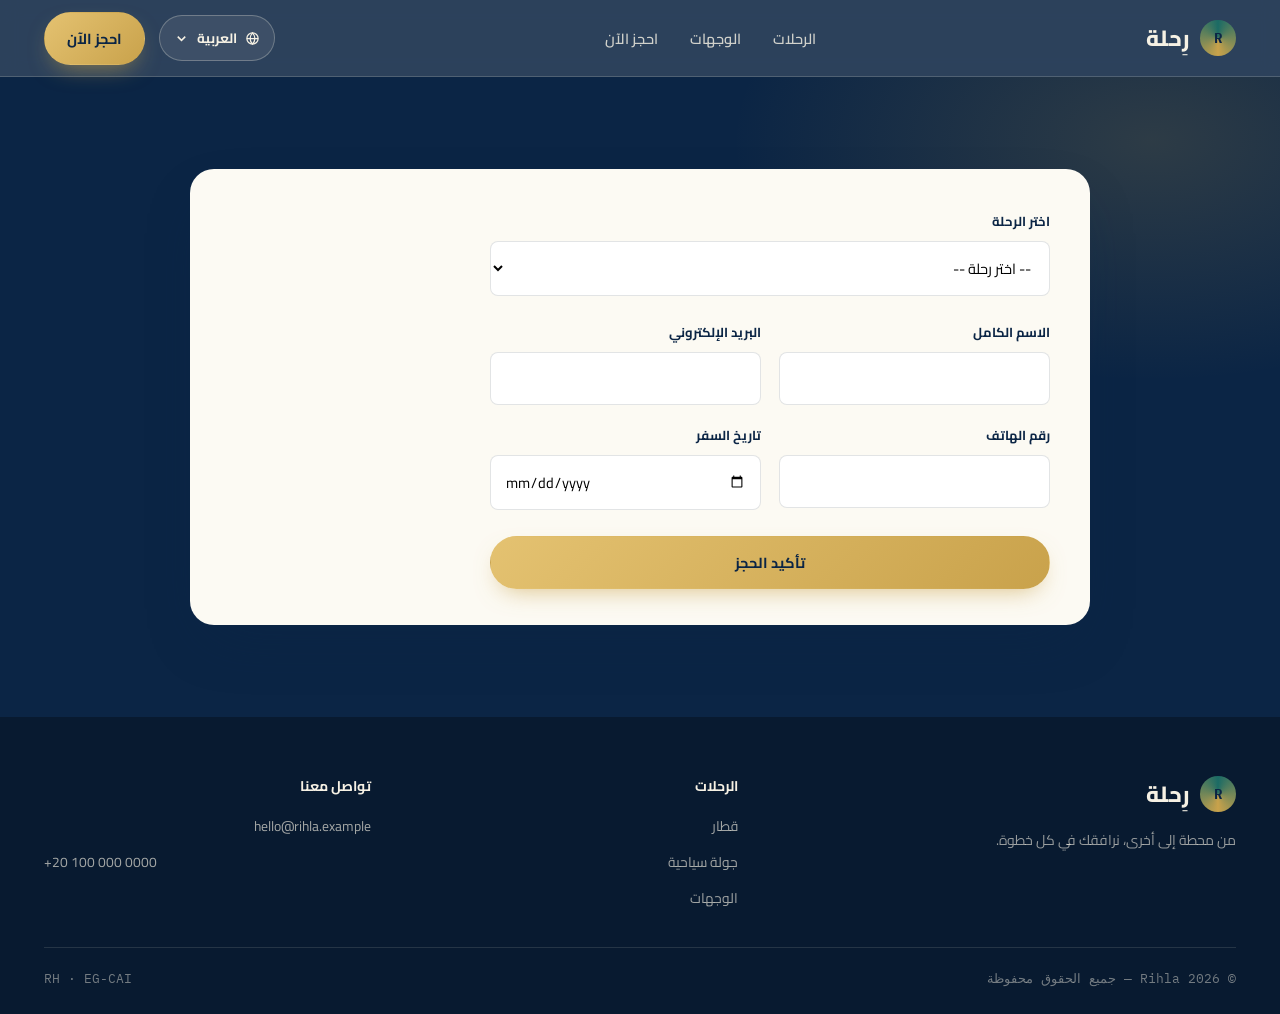
==== booking.html @ ed5f398d "Add files via upload" ====
<!DOCTYPE html>
<html lang="ar" dir="rtl">
<head>
<meta charset="UTF-8">
<meta name="viewport" content="width=device-width, initial-scale=1.0">
<title>تأكيد الحجز — رِحلة</title>
<link rel="stylesheet" href="style.css">
</head>
<body>

<header class="site-header">
  <div class="container header-inner">
    <a href="index.html" class="brand">
      <span class="brand-mark">R</span>
      <span data-i18n="brand">رِحلة</span>
    </a>

    <nav class="main-nav" aria-label="Primary">
      <a href="trips.html" data-i18n="nav_trips">الرحلات</a>
      <a href="destinations.html" data-i18n="nav_destinations">الوجهات</a>
      <a href="booking.html" data-i18n="nav_book">احجز الآن</a>
      
    </nav>

    <div class="header-actions">
      <div class="lang-switch" id="langSwitch">
        <button class="lang-trigger" id="langTrigger" aria-haspopup="listbox" aria-expanded="false">
          <svg viewBox="0 0 24 24" fill="none" stroke="currentColor" stroke-width="2"><circle cx="12" cy="12" r="9"/><path d="M3 12h18M12 3c2.5 2.7 3.8 6 3.8 9s-1.3 6.3-3.8 9c-2.5-2.7-3.8-6-3.8-9s1.3-6.3 3.8-9Z"/></svg>
          <span id="langCurrentLabel">العربية</span>
          <svg class="lang-caret" viewBox="0 0 24 24" width="12" height="12" fill="none" stroke="currentColor" stroke-width="2.4"><path d="m6 9 6 6 6-6"/></svg>
        </button>
        <ul class="lang-menu" id="langMenu" role="listbox" aria-label="Language">
          <li><button class="lang-option" data-lang="ar"><span class="lang-flag">AR</span> العربية</button></li>
          <li><button class="lang-option" data-lang="en"><span class="lang-flag">EN</span> English</button></li>
          <li><button class="lang-option" data-lang="fr"><span class="lang-flag">FR</span> Français</button></li>
          <li><button class="lang-option" data-lang="de"><span class="lang-flag">DE</span> Deutsch</button></li>
        </ul>
      </div>

      <a href="booking.html" class="btn btn-brass" data-i18n="nav_book">احجز الآن</a>

      <button class="nav-toggle" id="navToggle" aria-label="Menu">
        <svg viewBox="0 0 24 24" width="20" height="20" fill="none" stroke="currentColor" stroke-width="2"><path d="M3 6h18M3 12h18M3 18h18"/></svg>
      </button>
    </div>
  </div>
</header>

<section class="section booking-section" id="booking">
  <div class="container">
    <form class="ticket reveal" id="bookingForm" novalidate>
      <div class="ticket-main">
        <div class="form-field full">
          <label for="bTrip" data-i18n="booking_trip">اختر الرحلة</label>
          <select id="bTrip" name="trip"></select>
        </div>
        <div class="form-grid">
          <div class="form-field">
            <label for="bName" data-i18n="booking_name">الاسم الكامل</label>
            <input type="text" id="bName" required>
          </div>
          <div class="form-field">
            <label for="bEmail" data-i18n="booking_email">البريد الإلكتروني</label>
            <input type="email" id="bEmail" required>
          </div>
          <div class="form-field">
            <label for="bPhone" data-i18n="booking_phone">رقم الهاتف</label>
            <input type="tel" id="bPhone" required>
          </div>
          <div class="form-field">
            <label for="bDate" data-i18n="booking_date">تاريخ السفر</label>
            <input type="date" id="bDate" required>
          </div>
        </div>
        <div class="ticket-submit">
          <button type="submit" class="btn btn-brass btn-block" id="submitBtn" data-i18n="booking_submit">تأكيد الحجز</button>
        </div>
      </div>
      
    </form>
  </div>
</section>

<div class="confirm-overlay" id="confirmOverlay">
  <div class="confirm-card" id="confirmCard">
    <div class="confirm-icon">
      <svg viewBox="0 0 24 24" fill="none" stroke="#fff" stroke-width="2.6" stroke-linecap="round" stroke-linejoin="round">
        <path class="confirm-check" d="M5 13l4 4L19 7"/>
      </svg>
    </div>
    <h3 class="confirm-title" data-i18n="confirm_title">تم تأكيد الحجز!</h3>
    <p class="confirm-sub" data-i18n="confirm_sub">أرسلنا تفاصيل التذكرة إلى بريدك الإلكتروني</p>
    <div class="confirm-ticket">
      <div class="confirm-row ref"><span data-i18n="confirm_ref">رقم الحجز</span><span id=\"cfRef\">—</span></div>
      <div class="confirm-row"><span data-i18n="confirm_passenger">المسافر</span><span id="cfName">—</span></div>
      <div class="confirm-row"><span data-i18n="confirm_trip">الرحلة</span><span id="cfTrip">—</span></div>
      <div class="confirm-row"><span data-i18n="confirm_date">التاريخ</span><span id="cfDate">—</span></div>
    </div>
    <div class="confirm-actions">
      <button class="btn btn-outline-navy btn-block" id="confirmNewBtn" data-i18n="confirm_new">حجز جديد</button>
    </div>
  </div>
</div>

<footer class="site-footer" id="footer">
  <div class="container">
    <div class="footer-grid">
      <div class="footer-brand">
        <div class="brand"><span class="brand-mark">R</span><span data-i18n="brand">رِحلة</span></div>
        <p class="footer-tagline" data-i18n="footer_tagline">من محطة إلى أخرى، نرافقك في كل خطوة.</p>
      </div>
      <div>
        <div class="footer-heading" data-i18n="nav_trips">الرحلات</div>
        <div class="footer-links">
          <a href="trips.html" data-i18n="filters_type_train">قطار</a>
          <a href="trips.html" data-i18n="filters_type_tour">جولة سياحية</a>
          <a href="destinations.html" data-i18n="nav_destinations">الوجهات</a>
        </div>
      </div>
      <div>
        <div class="footer-heading" data-i18n="nav_contact">تواصل معنا</div>
        <div class="footer-links">
          <a href="mailto:hello@rihla.example">hello@rihla.example</a>
          <a href="tel:+20100000000" dir="ltr">+20 100 000 0000</a>
        </div>
      </div>
    </div>
    <div class="footer-bottom">
      <span>© 2026 Rihla — <span data-i18n="footer_rights">جميع الحقوق محفوظة</span></span>
      <span>RH · EG-CAI</span>
    </div>
  </div>
</footer>

<script src="data.js"></script>
<script src="i18n.js"></script>
<script src="booking.js"></script>
<script src="app.js"></script>
</body>
</html>
---- style.css ----
/* ============================================================
   RIHLA — style.css
   Design tokens → base → layout → components → animations
   ============================================================ */

@import url('https://fonts.googleapis.com/css2?family=Cairo:wght@400;500;600;700;800;900&family=IBM+Plex+Mono:wght@400;500;600&display=swap');

:root{
  /* ---- palette ---- */
  --navy:        #0B2545;
  --navy-2:      #123259;
  --navy-3:      #163a66;
  --cream:       #F6F1E4;
  --paper:       #FCFAF3;
  --brass:       #C9A24B;
  --brass-2:     #E4C271;
  --teal:        #1B6B65;
  --teal-2:      #23837c;
  --coral:       #C1442D;
  --ink:         #17202B;
  --muted:       #6b6250;
  --muted-2:     #9aa3b5;
  --line:        rgba(23,32,43,.12);
  --line-light:  rgba(246,241,228,.18);

  /* ---- type ---- */
  --f-display: 'Cairo', 'Segoe UI', sans-serif;
  --f-mono: 'IBM Plex Mono', monospace;

  /* ---- shape / motion ---- */
  --radius-s: 8px;
  --radius-m: 14px;
  --radius-l: 24px;
  --ease: cubic-bezier(.22,.9,.32,1);
  --shadow-card: 0 10px 30px -12px rgba(11,37,69,.25);
  --shadow-pop: 0 24px 60px -20px rgba(11,37,69,.45);
}

/* ============================================================ base ============================================================ */
*, *::before, *::after{ box-sizing: border-box; }
html{ scroll-behavior: smooth; }
body{
  margin:0;
  font-family: var(--f-display);
  background: var(--cream);
  color: var(--ink);
  -webkit-font-smoothing: antialiased;
  overflow-x: hidden;
}
img{ max-width:100%; display:block; }
a{ color:inherit; text-decoration:none; }
button{ font-family: inherit; cursor:pointer; }
input, select, textarea{ font-family: inherit; }
ul{ list-style:none; margin:0; padding:0; }
h1,h2,h3,h4,p{ margin:0; }

.container{
  width:100%;
  max-width: 1240px;
  margin-inline: auto;
  padding-inline: 24px;
}

.eyebrow{
  display:inline-flex;
  align-items:center;
  gap:8px;
  font-family: var(--f-mono);
  font-size: 12.5px;
  letter-spacing: .12em;
  text-transform: uppercase;
  color: var(--brass);
}
.eyebrow::before{
  content:"";
  width:22px; height:1px;
  background: var(--brass);
}

[dir="rtl"] .eyebrow::before{ order:1; }

/* punched ticket-hole divider, used as a signature motif */
.punch-row{
  display:flex; gap:10px; align-items:center;
}
.punch{
  width:6px; height:6px; border-radius:50%;
  background: var(--line);
}

/* reveal-on-scroll (staggered) */
.reveal{
  opacity:0;
  transform: translateY(22px);
  transition: opacity .7s var(--ease), transform .7s var(--ease);
}
.reveal.in-view{ opacity:1; transform:none; }

@media (prefers-reduced-motion: reduce){
  *{ animation-duration:.001ms !important; animation-iteration-count:1 !important; transition-duration:.001ms !important; scroll-behavior:auto !important; }
}

/* ============================================================ focus ============================================================ */
a:focus-visible, button:focus-visible, input:focus-visible, select:focus-visible, textarea:focus-visible{
  outline: 2px solid var(--brass);
  outline-offset: 3px;
  border-radius: 4px;
}

/* ============================================================ header ============================================================ */
.site-header{
  position: sticky; top:0; z-index: 60;
  background: rgba(11,37,69,.86);
  backdrop-filter: blur(10px);
  border-bottom: 1px solid var(--line-light);
}
.header-inner{
  display:flex; align-items:center; justify-content:space-between;
  height: 76px;
  color: var(--cream);
}
.brand{
  display:flex; align-items:center; gap:10px;
  font-weight:800; font-size:22px; color:var(--cream);
  letter-spacing:.01em;
}
.brand-mark{
  width:36px; height:36px; border-radius:50%;
  background: conic-gradient(from 180deg, var(--brass), var(--teal), var(--brass));
  display:grid; place-items:center;
  font-family: var(--f-mono); font-size:14px; color:var(--navy); font-weight:700;
  flex:none;
}
.main-nav{
  display:flex; align-items:center; gap:32px;
}
.main-nav a{
  font-size:14.5px; font-weight:600; color: rgba(246,241,228,.82);
  position:relative; padding-block:6px;
  transition: color .25s var(--ease);
}
.main-nav a::after{
  content:""; position:absolute; inset-inline:0; bottom:0; height:2px;
  background: var(--brass); transform: scaleX(0); transform-origin: center;
  transition: transform .3s var(--ease);
}
.main-nav a:hover{ color: var(--cream); }
.main-nav a:hover::after{ transform: scaleX(1); }

.header-actions{ display:flex; align-items:center; gap:14px; }

.btn{
  display:inline-flex; align-items:center; justify-content:center; gap:8px;
  padding: 12px 22px;
  border-radius: 999px;
  border: 1px solid transparent;
  font-weight:700; font-size:14.5px;
  cursor:pointer;
  transition: transform .25s var(--ease), box-shadow .25s var(--ease), background .25s var(--ease), color .25s var(--ease);
  white-space: nowrap;
}
.btn:active{ transform: translateY(1px) scale(.98); }
.btn-brass{
  background: linear-gradient(135deg, var(--brass-2), var(--brass));
  color: var(--navy);
  box-shadow: 0 10px 24px -10px rgba(201,162,75,.7);
}
.btn-brass:hover{ box-shadow: 0 14px 30px -10px rgba(201,162,75,.85); transform: translateY(-2px); }
.btn-ghost{
  background: transparent; color: var(--cream); border-color: rgba(246,241,228,.35);
}
.btn-ghost:hover{ background: rgba(246,241,228,.1); border-color: var(--cream); }
.btn-outline-navy{
  background: transparent; color: var(--navy); border-color: var(--navy);
}
.btn-outline-navy:hover{ background: var(--navy); color: var(--cream); }
.btn-block{ width:100%; }
.btn-sm{ padding: 9px 16px; font-size:13px; }

/* language switcher */
.lang-switch{ position:relative; }
.lang-trigger{
  display:flex; align-items:center; gap:8px;
  background: rgba(246,241,228,.08);
  border:1px solid rgba(246,241,228,.28);
  color: var(--cream);
  padding: 9px 14px;
  border-radius: 999px;
  font-size:13.5px; font-weight:700;
}
.lang-trigger svg{ width:15px; height:15px; }
.lang-caret{ transition: transform .25s var(--ease); }
.lang-switch.open .lang-caret{ transform: rotate(180deg); }

.lang-menu{
  position:absolute; top: calc(100% + 10px);
  inset-inline-end: 0;
  min-width: 190px;
  background: var(--paper);
  border-radius: var(--radius-m);
  box-shadow: var(--shadow-pop);
  padding:8px;
  display:flex; flex-direction:column; gap:2px;
  opacity:0; visibility:hidden; transform: translateY(-8px) scale(.97);
  transform-origin: top;
  transition: opacity .25s var(--ease), transform .25s var(--ease), visibility .25s;
  z-index: 70;
}
.lang-switch.open .lang-menu{
  opacity:1; visibility:visible; transform: translateY(0) scale(1);
}
.lang-option{
  display:flex; align-items:center; gap:10px;
  padding:10px 12px;
  border-radius: var(--radius-s);
  color: var(--ink); font-size:14px; font-weight:600;
  background:transparent; border:none; width:100%; text-align:start;
}
.lang-option:hover{ background: rgba(201,162,75,.14); }
.lang-option.active{ background: var(--navy); color: var(--cream); }
.lang-flag{ font-size:17px; line-height:1; }

.nav-toggle{
  display:none;
  width:42px; height:42px; border-radius:50%;
  background: rgba(246,241,228,.1); border:1px solid rgba(246,241,228,.3);
  color: var(--cream); align-items:center; justify-content:center;
}

/* ============================================================ hero ============================================================ */
.hero{
  position: relative;
  color: var(--cream);
  background:
    radial-gradient(1100px 500px at 15% -10%, rgba(201,162,75,.25), transparent 60%),
    radial-gradient(900px 500px at 100% 0%, rgba(27,107,101,.35), transparent 55%),
    linear-gradient(180deg, var(--navy), var(--navy-2) 60%, var(--navy) 100%);
  padding-block: 88px 70px;
  overflow:hidden;
}
.hero::after{
  content:"";
  position:absolute; inset-inline:0; bottom:0; height:110px;
  background: repeating-linear-gradient(90deg, transparent 0 34px, rgba(246,241,228,.06) 34px 36px);
  mask-image: linear-gradient(to top, black, transparent);
}
.hero-grid{
  position:relative; z-index:2;
  display:grid; grid-template-columns: 1.05fr .95fr; gap:56px; align-items:center;
}
.hero-title{
  font-size: clamp(34px, 4.6vw, 56px);
  font-weight:900; line-height:1.08; margin-block: 18px 20px;
  letter-spacing:-.01em;
}
.hero-title span{ color: var(--brass-2); }
.hero-sub{
  font-size:16.5px; line-height:1.75; color: rgba(246,241,228,.78);
  max-width: 46ch; margin-bottom: 32px;
}
.hero-ctas{ display:flex; gap:14px; flex-wrap:wrap; margin-bottom:40px; }
.hero-stats{ display:flex; gap:34px; flex-wrap:wrap; }
.hero-stat b{
  display:block; font-family: var(--f-mono); font-size:26px; color: var(--brass-2); font-weight:600;
}
.hero-stat span{ font-size:12.5px; color: rgba(246,241,228,.65); letter-spacing:.03em; }

/* -- departure board (signature element) -- */
.board{
  position:relative;
  background: linear-gradient(160deg, #0e2038, #0a1a30);
  border-radius: var(--radius-l);
  padding: 22px;
  box-shadow: var(--shadow-pop), inset 0 0 0 1px rgba(246,241,228,.08);
}
.board-head{
  display:flex; align-items:center; justify-content:space-between;
  padding: 4px 8px 16px;
  border-bottom: 1px dashed rgba(246,241,228,.2);
  margin-bottom: 12px;
}
.board-head span{ font-family: var(--f-mono); font-size:11.5px; letter-spacing:.14em; text-transform:uppercase; color: var(--brass-2); }
.board-dot{ width:8px; height:8px; border-radius:50%; background: var(--teal-2); box-shadow: 0 0 10px var(--teal-2); animation: blink 1.8s infinite; }
@keyframes blink{ 0%,100%{opacity:1} 50%{opacity:.25} }
.board-row{
  display:grid; grid-template-columns: 1.4fr 1fr .8fr .9fr;
  gap: 10px;
  padding: 12px 8px;
  font-family: var(--f-mono);
  color: var(--cream);
  border-bottom: 1px solid rgba(246,241,228,.08);
  font-size: 13px;
}
.board-row.head-row{
  color: var(--muted-2); font-size:10.5px; letter-spacing:.1em; text-transform:uppercase; padding-block:0 8px;
}
.board-row .flip{ overflow:hidden; white-space:nowrap; text-overflow:ellipsis; }
.board-status{
  display:inline-flex; align-items:center; gap:6px; font-size:11.5px;
  color: var(--teal-2); font-weight:600;
}
.board-status.boarding{ color: var(--brass-2); }

/* ============================================================ section shell ============================================================ */
.section{ padding-block: 92px; }
.section-alt{ background: var(--paper); }
.section-head{
  display:flex; align-items:flex-end; justify-content:space-between; gap:24px;
  margin-bottom: 44px; flex-wrap:wrap;
}
.section-title{
  font-size: clamp(26px, 3vw, 36px); font-weight:800; margin-top:10px; letter-spacing:-.01em;
  color: var(--navy);
}
.section-sub{ color: var(--muted); font-size:15.5px; max-width:52ch; margin-top:8px; }

/* ============================================================ trips / filters ============================================================ */
.trips-layout{
  display:grid; grid-template-columns: 300px 1fr; gap: 40px; align-items:start;
}
.filters-panel{
  position: sticky; top: 96px;
  background: var(--navy);
  color: var(--cream);
  border-radius: var(--radius-l);
  padding: 26px 24px 24px;
  box-shadow: var(--shadow-card);
}
.filters-panel::before{
  content:"";
  display:block;
  height:0;
}
.filters-title{
  font-weight:800; font-size:18px; margin-bottom:20px;
  display:flex; align-items:center; gap:10px;
}
.filter-group{ margin-bottom: 22px; }
.filter-label{
  display:block; font-size:12px; text-transform:uppercase; letter-spacing:.08em;
  color: var(--brass-2); font-weight:700; margin-bottom:10px;
}
.filter-input, .filter-select{
  width:100%;
  background: rgba(246,241,228,.08);
  border: 1px solid rgba(246,241,228,.2);
  color: var(--cream);
  padding: 11px 14px;
  border-radius: var(--radius-s);
  font-size: 14px;
  transition: border-color .2s var(--ease), background .2s var(--ease);
}
.filter-input::placeholder{ color: rgba(246,241,228,.45); }
.filter-input:focus, .filter-select:focus{ border-color: var(--brass); background: rgba(246,241,228,.13); outline:none; }
.filter-select option{ color:#111; }

.chip-row{ display:flex; gap:8px; flex-wrap:wrap; }
.chip{
  padding: 8px 14px;
  border-radius: 999px;
  border: 1px solid rgba(246,241,228,.25);
  font-size: 13px; font-weight:600; color: rgba(246,241,228,.85);
  background: transparent;
  transition: all .2s var(--ease);
}
.chip.active{ background: var(--brass); border-color: var(--brass); color: var(--navy); }
.chip:hover:not(.active){ border-color: var(--brass-2); color: var(--cream); }

.range-value{
  display:flex; justify-content:space-between; font-family: var(--f-mono); font-size:12.5px; color: var(--brass-2); margin-bottom:6px;
}
input[type="range"]{
  width:100%; accent-color: var(--brass);
}

.filters-reset{
  width:100%; margin-top:6px;
  background:transparent; border:1px dashed rgba(246,241,228,.35); color: var(--cream);
  padding:11px; border-radius: var(--radius-s); font-size:13px; font-weight:700;
}
.filters-reset:hover{ border-color: var(--coral); color: var(--coral); }

/* results header */
.results-bar{
  display:flex; align-items:center; justify-content:space-between; margin-bottom:22px; flex-wrap:wrap; gap:14px;
}
.results-count{ font-family: var(--f-mono); font-size:14px; color: var(--muted); }
.results-count b{ color: var(--navy); }
.sort-inline{ display:flex; align-items:center; gap:10px; }
.sort-inline label{ font-size:13px; color: var(--muted); }
.sort-inline select{
  border:1px solid var(--line); border-radius: var(--radius-s); padding:9px 12px; background: var(--paper); font-size:13.5px;
}

.trips-grid{
  display:grid; grid-template-columns: repeat(2, 1fr); gap: 22px;
}

.trip-card{
  background: var(--paper);
  border-radius: var(--radius-l);
  overflow:hidden;
  box-shadow: var(--shadow-card);
  border: 1px solid var(--line);
  transition: transform .35s var(--ease), box-shadow .35s var(--ease), opacity .7s var(--ease);
  display:flex; flex-direction:column;
}
.trip-card:hover{ transform: translateY(-6px); box-shadow: var(--shadow-pop); }
.trip-media{ position:relative; height:190px; overflow:hidden; }
.trip-media img{ width:100%; height:100%; object-fit:cover; transition: transform .6s var(--ease); }
.trip-card:hover .trip-media img{ transform: scale(1.08); }
.trip-badge{
  position:absolute; top:14px; inset-inline-start:14px;
  background: rgba(11,37,69,.75); backdrop-filter: blur(4px);
  color: var(--cream); font-size:11.5px; font-weight:700; letter-spacing:.04em;
  padding:6px 12px; border-radius:999px; text-transform:uppercase;
  display:flex; align-items:center; gap:6px;
}
.trip-price-tag{
  position:absolute; bottom:-1px; inset-inline-end:16px;
  background: var(--brass);
  color: var(--navy);
  font-family: var(--f-mono); font-weight:700; font-size:14px;
  padding: 8px 14px 10px;
  border-radius: 10px 10px 0 0;
}
.trip-body{ padding: 18px 20px 20px; display:flex; flex-direction:column; gap:10px; flex:1; }
.trip-route{
  font-family: var(--f-mono); font-size:12px; color: var(--muted); display:flex; align-items:center; gap:8px;
}
.trip-title{ font-size:18px; font-weight:800; color: var(--navy); line-height:1.3; }
.trip-desc{ font-size:13.8px; color: var(--muted); line-height:1.6; flex:1; }
.trip-meta{ display:flex; align-items:center; gap:14px; font-size:12.5px; color: var(--muted); border-top:1px dashed var(--line); padding-top:12px; margin-top:4px; }
.trip-meta span{ display:flex; align-items:center; gap:5px; }
.trip-actions{ display:flex; gap:10px; margin-top:8px; }
.trip-actions .btn{ flex:1; }

.empty-state{
  grid-column: 1 / -1;
  text-align:center; padding: 70px 20px;
  color: var(--muted);
}
.empty-state h3{ color: var(--navy); font-size:20px; margin-bottom:8px; }

/* ============================================================ carousel ============================================================ */
.carousel-wrap{ position:relative; }
.carousel-track{
  display:flex; gap:20px; overflow-x:auto; scroll-snap-type: x mandatory;
  padding-block: 6px 14px; scrollbar-width:none;
}
.carousel-track::-webkit-scrollbar{ display:none; }
.postcard{
  position:relative; flex: 0 0 300px; scroll-snap-align:start;
  height:380px; border-radius: var(--radius-l); overflow:hidden;
  box-shadow: var(--shadow-card);
}
.postcard img{ width:100%; height:100%; object-fit:cover; transition: transform .7s var(--ease); }
.postcard:hover img{ transform: scale(1.1); }
.postcard-overlay{
  position:absolute; inset:0;
  background: linear-gradient(0deg, rgba(11,37,69,.92) 0%, rgba(11,37,69,.15) 55%, transparent 75%);
  display:flex; flex-direction:column; justify-content:flex-end; padding:22px;
  color: var(--cream);
}
.postcard-country{ font-family: var(--f-mono); font-size:11px; letter-spacing:.12em; text-transform:uppercase; color: var(--brass-2); margin-bottom:6px; }
.postcard-name{ font-size:22px; font-weight:800; }
.postcard-stamp{
  position:absolute; top:16px; inset-inline-end:16px;
  width:48px; height:48px; border-radius:50%;
  border:2px dashed rgba(246,241,228,.7);
  display:grid; place-items:center;
  color: var(--cream); font-size:10px; font-family: var(--f-mono); text-align:center; line-height:1.2;
  transform: rotate(8deg);
  background: rgba(11,37,69,.35);
}
.carousel-controls{ display:flex; align-items:center; justify-content:center; gap:18px; margin-top:22px; }
.carousel-btn{
  width:44px; height:44px; border-radius:50%; border:1px solid var(--line);
  background: var(--paper); display:grid; place-items:center; color: var(--navy);
  transition: all .2s var(--ease);
}
.carousel-btn:hover{ background: var(--navy); color: var(--cream); border-color: var(--navy); }
[dir="rtl"] .carousel-btn svg{ transform: scaleX(-1); }
.carousel-dots{ display:flex; gap:8px; }
.carousel-dot{ width:8px; height:8px; border-radius:50%; background: var(--line); border:none; padding:0; transition: all .3s var(--ease); }
.carousel-dot.active{ width:26px; border-radius:6px; background: var(--brass); }

/* ============================================================ booking (boarding-pass style) ============================================================ */
.booking-section{
  background: var(--navy);
  position:relative; overflow:hidden;
}
.booking-section::before{
  content:""; position:absolute; inset:0;
  background: radial-gradient(700px 400px at 90% 10%, rgba(201,162,75,.18), transparent 60%);
}
.ticket{
  position:relative; z-index:1;
  max-width: 900px; margin-inline:auto;
  display:grid; grid-template-columns: 1fr 260px;
  background: var(--paper);
  border-radius: var(--radius-l);
  box-shadow: var(--shadow-pop);
  overflow:visible;
}
.ticket-main{ padding: 40px 40px 36px; }
.ticket-stub{
  background: var(--navy);
  color: var(--cream);
  padding: 40px 26px;
  display:flex; flex-direction:column; justify-content:space-between;
  position:relative;
}
.ticket-perf{
  position:absolute; top:0; bottom:0; inset-inline-start:-1px;
  width:0; border-inline-start: 2px dashed rgba(23,32,43,.18);
}
.ticket-perf::before, .ticket-perf::after{
  content:""; position:absolute; inset-inline-start:-13px;
  width:26px; height:26px; border-radius:50%; background: var(--navy);
}
.ticket-perf::before{ top:-13px; }
.ticket-perf::after{ bottom:-13px; }

.ticket-stub-label{ font-family: var(--f-mono); font-size:11px; letter-spacing:.12em; color: var(--brass-2); text-transform:uppercase; margin-bottom:6px; }
.ticket-stub-code{ font-family: var(--f-mono); font-size:26px; font-weight:600; letter-spacing:.05em; }
.ticket-stub-foot{ font-family: var(--f-mono); font-size:11px; color: rgba(246,241,228,.55); }

.form-grid{ display:grid; grid-template-columns: 1fr 1fr; gap:18px; margin-top:24px; }
.form-field{ display:flex; flex-direction:column; gap:8px; }
.form-field.full{ grid-column: 1 / -1; }
.form-field label{ font-size:13px; font-weight:700; color: var(--navy); }
.form-field input, .form-field select, .form-field textarea{
  border: 1.5px solid var(--line);
  border-radius: var(--radius-s);
  padding: 12px 14px;
  font-size: 14.5px;
  background: #fff;
  transition: border-color .2s var(--ease), box-shadow .2s var(--ease);
}
.form-field textarea{ resize: vertical; min-height:80px; font-family: inherit; }
.form-field input:focus, .form-field select:focus, .form-field textarea:focus{
  border-color: var(--teal); box-shadow: 0 0 0 4px rgba(27,107,101,.12); outline:none;
}
.form-field.has-error input, .form-field.has-error select, .form-field.has-error textarea{
  border-color: var(--coral);
}
.field-error{
  font-size:12px; color: var(--coral); font-weight:600; min-height:14px; display:none;
}
.form-field.has-error .field-error{ display:block; }

.ticket-submit{ margin-top: 26px; }

/* confirmation overlay */
.confirm-overlay{
  position: fixed; inset:0; z-index: 200;
  background: rgba(11,37,69,.6);
  backdrop-filter: blur(6px);
  display:flex; align-items:center; justify-content:center;
  padding: 24px;
  opacity:0; visibility:hidden; transition: opacity .35s var(--ease), visibility .35s;
}
.confirm-overlay.show{ opacity:1; visibility:visible; }
.confirm-card{
  background: var(--paper);
  width:100%; max-width: 440px;
  border-radius: var(--radius-l);
  padding: 40px 34px 32px;
  text-align:center;
  position:relative;
  transform: translateY(30px) scale(.95);
  opacity:0;
  transition: transform .45s var(--ease), opacity .45s var(--ease);
  box-shadow: var(--shadow-pop);
}
.confirm-overlay.show .confirm-card{ transform: translateY(0) scale(1); opacity:1; }

.confirm-icon{
  width:76px; height:76px; border-radius:50%;
  background: linear-gradient(135deg, var(--teal-2), var(--teal));
  display:grid; place-items:center; margin-inline:auto 18px;
  box-shadow: 0 14px 30px -10px rgba(27,107,101,.6);
}
.confirm-icon svg{ width:34px; height:34px; }
.confirm-check{
  stroke-dasharray: 40; stroke-dashoffset: 40;
  animation: draw-check .5s var(--ease) .25s forwards;
}
@keyframes draw-check{ to{ stroke-dashoffset:0; } }

.confirm-title{ font-size:22px; font-weight:800; color: var(--navy); margin-bottom:6px; }
.confirm-sub{ font-size:14px; color: var(--muted); margin-bottom:22px; }
.confirm-ticket{
  background: var(--cream);
  border: 1px dashed var(--line);
  border-radius: var(--radius-m);
  padding: 18px;
  text-align: start;
  display:flex; flex-direction:column; gap:10px;
  margin-bottom: 24px;
}
.confirm-row{ display:flex; justify-content:space-between; font-size:13.5px; gap:10px; }
.confirm-row span:first-child{ color: var(--muted); }
.confirm-row span:last-child{ font-weight:700; color: var(--navy); text-align:end; }
.confirm-row.ref span:last-child{ font-family: var(--f-mono); color: var(--coral); letter-spacing:.03em; }
.confirm-actions{ display:flex; gap:10px; }

/* confetti bits */
.confetti{
  position:absolute; width:8px; height:8px; top:-10px; border-radius:2px;
  animation: fall linear forwards;
}
@keyframes fall{
  to{ transform: translateY(420px) rotate(540deg); opacity:0; }
}

/* toast (used for basic validation feedback fallback) */

/* ============================================================ footer ============================================================ */
.site-footer{
  background: #081a30; color: rgba(246,241,228,.7); padding-block: 56px 28px;
}
.footer-grid{ display:grid; grid-template-columns: 1.4fr 1fr 1fr; gap:40px; margin-bottom:36px; }
.footer-brand{ color: var(--cream); }
.footer-brand .brand{ margin-bottom:14px; }
.footer-tagline{ font-size:14px; line-height:1.7; max-width: 32ch; color: rgba(246,241,228,.6); }
.footer-heading{ color: var(--cream); font-size:14px; font-weight:700; margin-bottom:14px; }
.footer-links{ display:flex; flex-direction:column; gap:10px; }
.footer-links a{ font-size:13.8px; color: rgba(246,241,228,.65); transition: color .2s; }
.footer-links a:hover{ color: var(--brass-2); }
.footer-bottom{
  border-top:1px solid rgba(246,241,228,.12); padding-top:22px;
  display:flex; justify-content:space-between; flex-wrap:wrap; gap:10px;
  font-size:12.5px; font-family: var(--f-mono); color: rgba(246,241,228,.45);
}

/* ============================================================ responsive ============================================================ */
@media (max-width: 980px){
  .hero-grid{ grid-template-columns:1fr; }
  .trips-layout{ grid-template-columns:1fr; }
  .filters-panel{ position:static; }
  .trips-grid{ grid-template-columns: 1fr 1fr; }
  .ticket{ grid-template-columns:1fr; }
  .ticket-stub{ flex-direction:row; align-items:center; gap:20px; }
  .ticket-perf{ inset-inline-start:0; top:-1px; bottom:auto; width:100%; height:0; border-inline-start:none; border-top:2px dashed rgba(23,32,43,.18); }
  .ticket-perf::before{ top:-13px; inset-inline-start:-13px; }
  .ticket-perf::after{ top:-13px; bottom:auto; inset-inline-start:auto; inset-inline-end:-13px; }
  .footer-grid{ grid-template-columns:1fr 1fr; }
}
@media (max-width: 720px){
  .main-nav{ display:none; }
  .nav-toggle{ display:flex; }
  .header-actions .btn-brass{ display:none; }
  .trips-grid{ grid-template-columns: 1fr; }
  .form-grid{ grid-template-columns:1fr; }
  .hero-stats{ gap:22px; }
  .board-row{ grid-template-columns: 1.3fr .9fr .7fr; }
  .board-row > span:nth-child(3){ display:none; }
  .footer-grid{ grid-template-columns:1fr; }
  .footer-bottom{ flex-direction:column; text-align:center; }
}
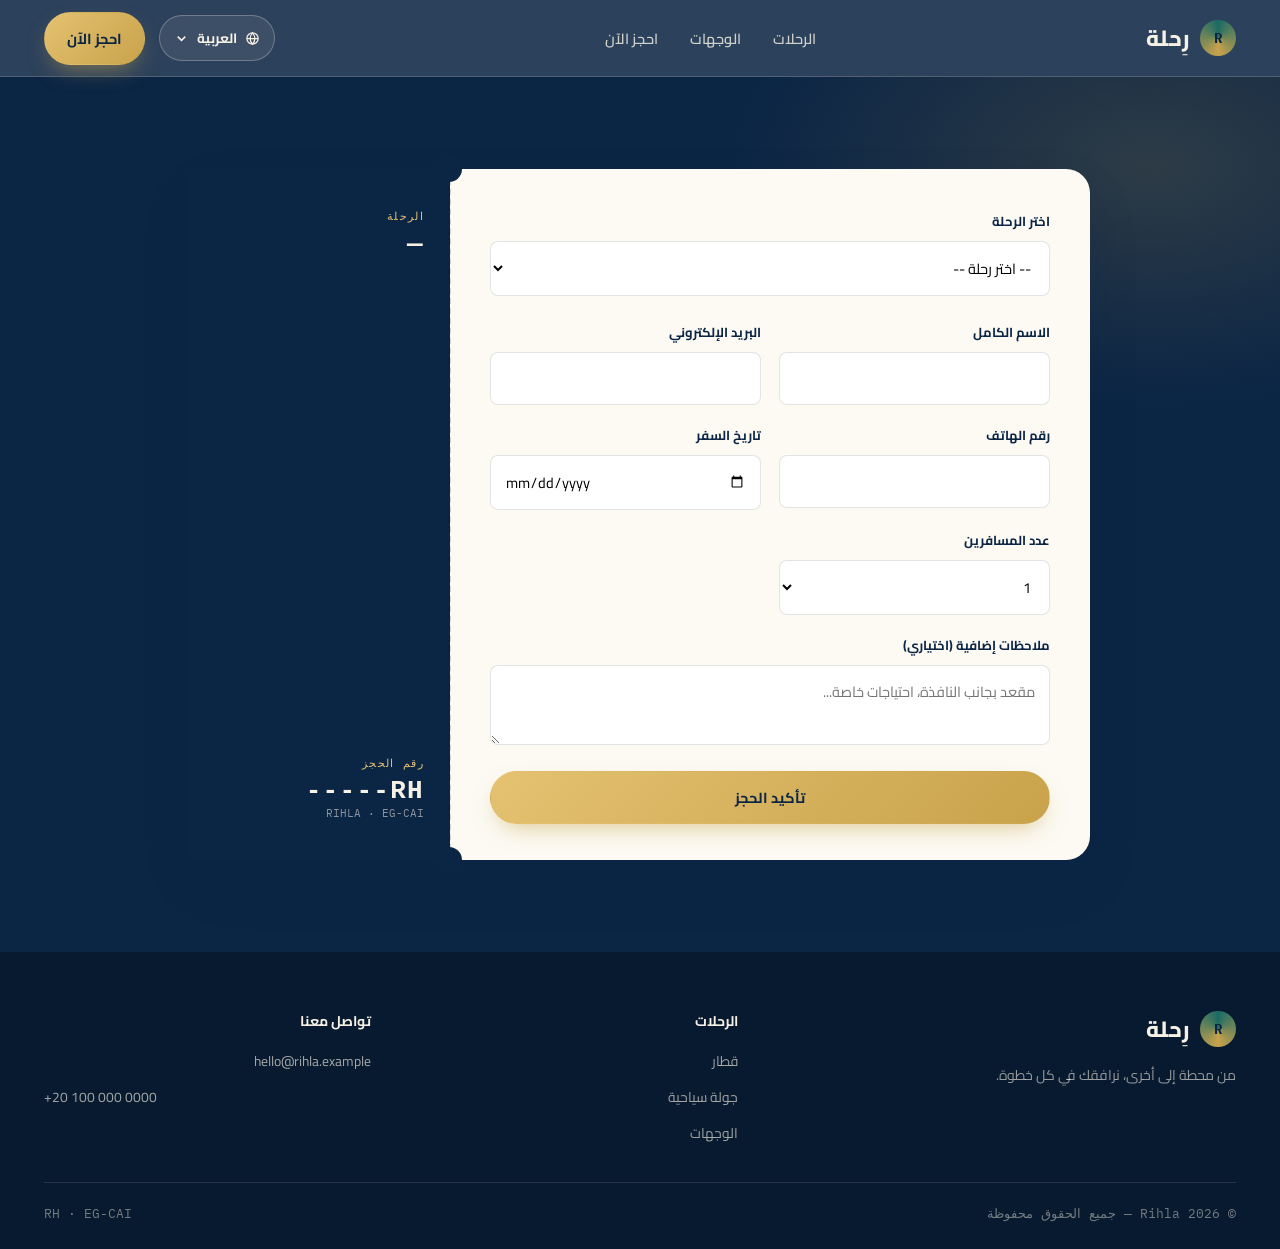
==== commit 3637b772: "Add files via upload" ====
--- a/booking.html
+++ b/booking.html
@@ -71,12 +71,38 @@
             <label for="bDate" data-i18n="booking_date">تاريخ السفر</label>
             <input type="date" id="bDate" required>
           </div>
+          <div class="form-field">
+            <label for="bPassengers" data-i18n="booking_passengers">عدد المسافرين</label>
+            <select id="bPassengers">
+              <option value="1">1</option>
+              <option value="2">2</option>
+              <option value="3">3</option>
+              <option value="4">4</option>
+              <option value="5">5</option>
+            </select>
+          </div>
+          <div class="form-field full">
+            <label for="bNotes" data-i18n="booking_notes">ملاحظات إضافية (اختياري)</label>
+            <textarea id="bNotes" data-i18n-placeholder="booking_notes_ph" placeholder="مقعد بجانب النافذة، احتياجات خاصة..."></textarea>
+          </div>
         </div>
         <div class="ticket-submit">
           <button type="submit" class="btn btn-brass btn-block" id="submitBtn" data-i18n="booking_submit">تأكيد الحجز</button>
         </div>
       </div>
-      
+
+      <div class="ticket-stub">
+        <div class="ticket-perf"></div>
+        <div>
+          <div class="ticket-stub-label" data-i18n="confirm_trip">الرحلة</div>
+          <div class="ticket-stub-code" id="stubTripName">—</div>
+        </div>
+        <div>
+          <div class="ticket-stub-label" data-i18n="confirm_ref">رقم الحجز</div>
+          <div class="ticket-stub-code" id="stubCode">RH-----</div>
+          <div class="ticket-stub-foot">RIHLA · EG-CAI</div>
+        </div>
+      </div>
     </form>
   </div>
 </section>
@@ -91,13 +117,14 @@
     <h3 class="confirm-title" data-i18n="confirm_title">تم تأكيد الحجز!</h3>
     <p class="confirm-sub" data-i18n="confirm_sub">أرسلنا تفاصيل التذكرة إلى بريدك الإلكتروني</p>
     <div class="confirm-ticket">
-      <div class="confirm-row ref"><span data-i18n="confirm_ref">رقم الحجز</span><span id=\"cfRef\">—</span></div>
+      <div class="confirm-row ref"><span data-i18n="confirm_ref">رقم الحجز</span><span id="cfRef">—</span></div>
       <div class="confirm-row"><span data-i18n="confirm_passenger">المسافر</span><span id="cfName">—</span></div>
       <div class="confirm-row"><span data-i18n="confirm_trip">الرحلة</span><span id="cfTrip">—</span></div>
       <div class="confirm-row"><span data-i18n="confirm_date">التاريخ</span><span id="cfDate">—</span></div>
     </div>
     <div class="confirm-actions">
       <button class="btn btn-outline-navy btn-block" id="confirmNewBtn" data-i18n="confirm_new">حجز جديد</button>
+      <button class="btn btn-brass btn-block" id="confirmCloseBtn" data-i18n="confirm_close">تم، شكراً</button>
     </div>
   </div>
 </div>
